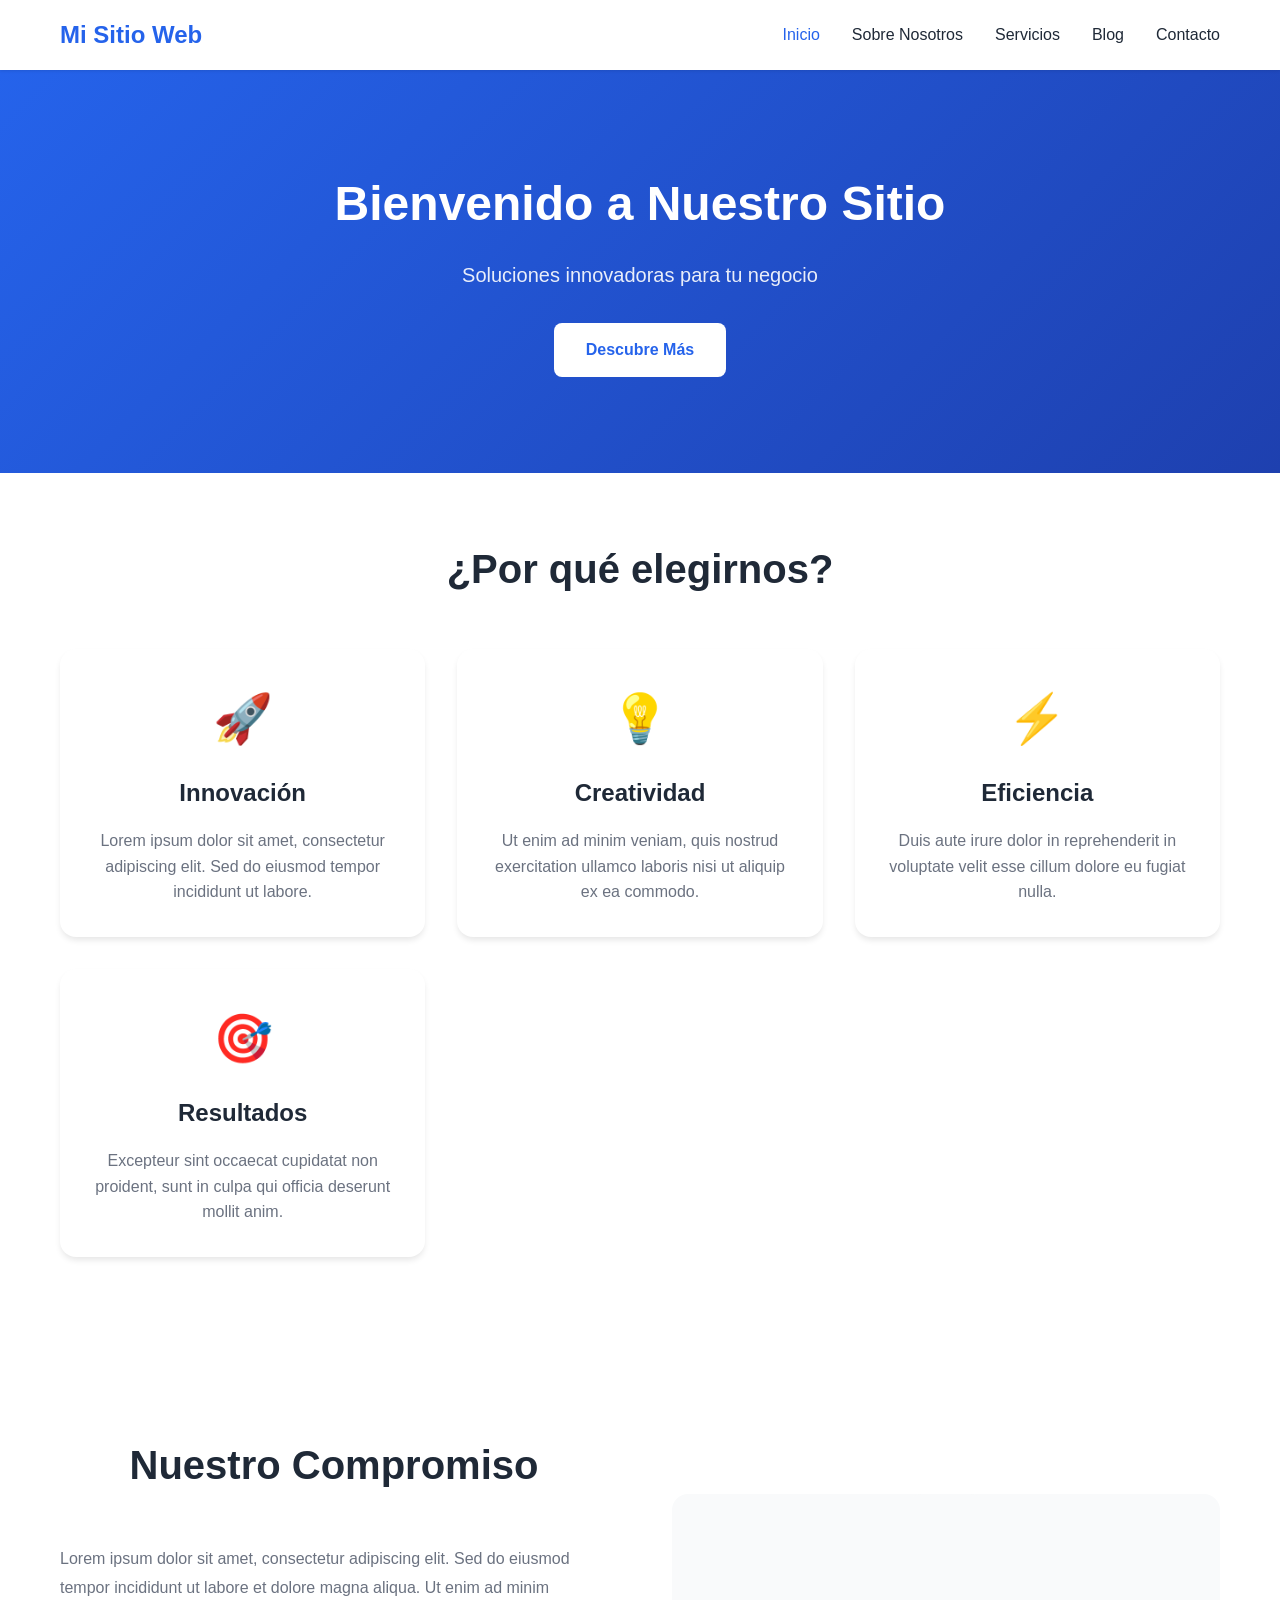
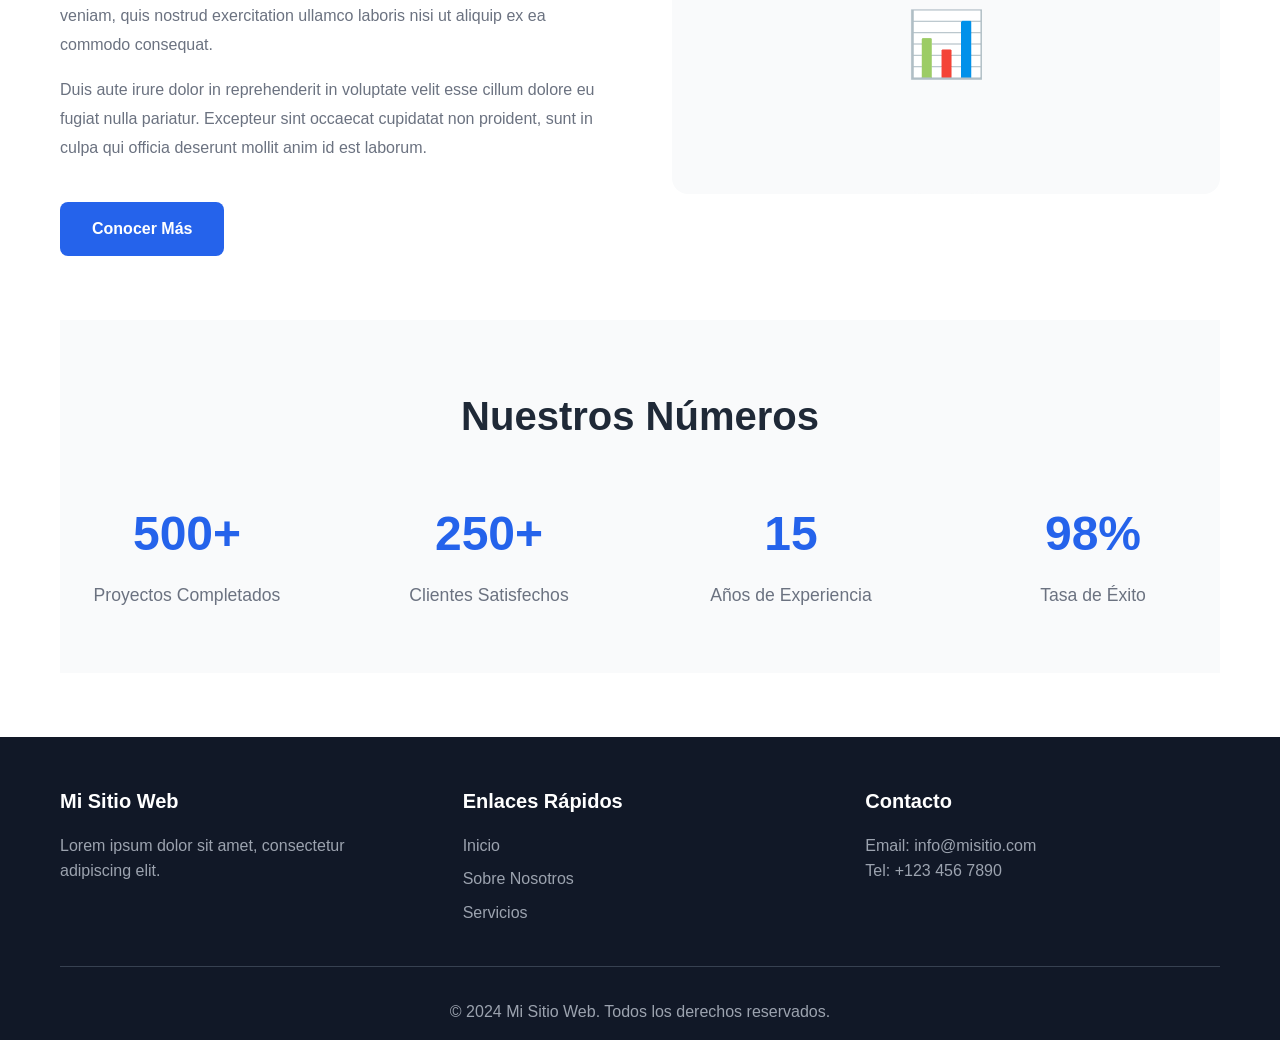
==== index.html @ 6ae91dce "first commit" ====
<!DOCTYPE html>
<html lang="es">
<head>
    <meta charset="UTF-8">
    <meta name="viewport" content="width=device-width, initial-scale=1.0">
    <title>Inicio - Mi Sitio Web</title>
    <link rel="stylesheet" href="styles.css">
</head>
<body>
    <nav class="navbar">
        <div class="container">
            <div class="logo">
                <span>Mi Sitio Web</span>
            </div>
            <ul class="nav-links">
                <li><a href="index.html" class="active">Inicio</a></li>
                <li><a href="sobre-nosotros.html">Sobre Nosotros</a></li>
                <li><a href="servicios.html">Servicios</a></li>
                <li><a href="blog.html">Blog</a></li>
                <li><a href="contacto.html">Contacto</a></li>
            </ul>
        </div>
    </nav>

    <header class="hero">
        <div class="container">
            <h1>Bienvenido a Nuestro Sitio</h1>
            <p class="subtitle">Soluciones innovadoras para tu negocio</p>
            <a href="servicios.html" class="btn-primary">Descubre Más</a>
        </div>
    </header>

    <main class="container">
        <section class="intro-section">
            <h2>¿Por qué elegirnos?</h2>
            <div class="cards-grid">
                <div class="card">
                    <div class="card-icon">🚀</div>
                    <h3>Innovación</h3>
                    <p>Lorem ipsum dolor sit amet, consectetur adipiscing elit. Sed do eiusmod tempor incididunt ut labore.</p>
                </div>
                <div class="card">
                    <div class="card-icon">💡</div>
                    <h3>Creatividad</h3>
                    <p>Ut enim ad minim veniam, quis nostrud exercitation ullamco laboris nisi ut aliquip ex ea commodo.</p>
                </div>
                <div class="card">
                    <div class="card-icon">⚡</div>
                    <h3>Eficiencia</h3>
                    <p>Duis aute irure dolor in reprehenderit in voluptate velit esse cillum dolore eu fugiat nulla.</p>
                </div>
                <div class="card">
                    <div class="card-icon">🎯</div>
                    <h3>Resultados</h3>
                    <p>Excepteur sint occaecat cupidatat non proident, sunt in culpa qui officia deserunt mollit anim.</p>
                </div>
            </div>
        </section>

        <section class="content-section">
            <div class="content-grid">
                <div class="content-text">
                    <h2>Nuestro Compromiso</h2>
                    <p>Lorem ipsum dolor sit amet, consectetur adipiscing elit. Sed do eiusmod tempor incididunt ut labore et dolore magna aliqua. Ut enim ad minim veniam, quis nostrud exercitation ullamco laboris nisi ut aliquip ex ea commodo consequat.</p>
                    <p>Duis aute irure dolor in reprehenderit in voluptate velit esse cillum dolore eu fugiat nulla pariatur. Excepteur sint occaecat cupidatat non proident, sunt in culpa qui officia deserunt mollit anim id est laborum.</p>
                    <a href="sobre-nosotros.html" class="btn-secondary">Conocer Más</a>
                </div>
                <div class="content-image">
                    <div class="placeholder-image">📊</div>
                </div>
            </div>
        </section>

        <section class="stats-section">
            <h2>Nuestros Números</h2>
            <div class="stats-grid">
                <div class="stat-item">
                    <div class="stat-number">500+</div>
                    <div class="stat-label">Proyectos Completados</div>
                </div>
                <div class="stat-item">
                    <div class="stat-number">250+</div>
                    <div class="stat-label">Clientes Satisfechos</div>
                </div>
                <div class="stat-item">
                    <div class="stat-number">15</div>
                    <div class="stat-label">Años de Experiencia</div>
                </div>
                <div class="stat-item">
                    <div class="stat-number">98%</div>
                    <div class="stat-label">Tasa de Éxito</div>
                </div>
            </div>
        </section>
    </main>

    <footer class="footer">
        <div class="container">
            <div class="footer-content">
                <div class="footer-section">
                    <h3>Mi Sitio Web</h3>
                    <p>Lorem ipsum dolor sit amet, consectetur adipiscing elit.</p>
                </div>
                <div class="footer-section">
                    <h3>Enlaces Rápidos</h3>
                    <ul>
                        <li><a href="index.html">Inicio</a></li>
                        <li><a href="sobre-nosotros.html">Sobre Nosotros</a></li>
                        <li><a href="servicios.html">Servicios</a></li>
                    </ul>
                </div>
                <div class="footer-section">
                    <h3>Contacto</h3>
                    <p>Email: info@misitio.com</p>
                    <p>Tel: +123 456 7890</p>
                </div>
            </div>
            <div class="footer-bottom">
                <p>&copy; 2024 Mi Sitio Web. Todos los derechos reservados.</p>
            </div>
        </div>
    </footer>
</body>
</html>
---- styles.css ----
/* Reset y estilos base */
* {
    margin: 0;
    padding: 0;
    box-sizing: border-box;
}

:root {
    --primary-color: #2563eb;
    --secondary-color: #1e40af;
    --accent-color: #f59e0b;
    --text-color: #1f2937;
    --text-light: #6b7280;
    --bg-color: #ffffff;
    --bg-light: #f9fafb;
    --bg-dark: #111827;
    --border-color: #e5e7eb;
    --shadow: 0 1px 3px 0 rgba(0, 0, 0, 0.1);
    --shadow-md: 0 4px 6px -1px rgba(0, 0, 0, 0.1);
    --shadow-lg: 0 10px 15px -3px rgba(0, 0, 0, 0.1);
}

body {
    font-family: -apple-system, BlinkMacSystemFont, 'Segoe UI', Roboto, 'Helvetica Neue', Arial, sans-serif;
    line-height: 1.6;
    color: var(--text-color);
    background-color: var(--bg-color);
}

.container {
    max-width: 1200px;
    margin: 0 auto;
    padding: 0 20px;
}

/* Navegación */
.navbar {
    background-color: var(--bg-color);
    box-shadow: var(--shadow);
    position: sticky;
    top: 0;
    z-index: 100;
}

.navbar .container {
    display: flex;
    justify-content: space-between;
    align-items: center;
    padding: 1rem 20px;
}

.logo {
    font-size: 1.5rem;
    font-weight: bold;
    color: var(--primary-color);
    display: flex;
    align-items: center;
    gap: 0.5rem;
}

.nav-links {
    display: flex;
    list-style: none;
    gap: 2rem;
}

.nav-links a {
    text-decoration: none;
    color: var(--text-color);
    font-weight: 500;
    transition: color 0.3s;
    padding: 0.5rem 0;
}

.nav-links a:hover,
.nav-links a.active {
    color: var(--primary-color);
}

/* Hero Section */
.hero {
    background: linear-gradient(135deg, var(--primary-color) 0%, var(--secondary-color) 100%);
    color: white;
    padding: 6rem 0;
    text-align: center;
}

.hero h1 {
    font-size: 3rem;
    margin-bottom: 1rem;
    font-weight: 700;
}

.hero .subtitle {
    font-size: 1.25rem;
    margin-bottom: 2rem;
    opacity: 0.9;
}

/* Botones */
.btn-primary,
.btn-secondary {
    display: inline-block;
    padding: 0.875rem 2rem;
    border-radius: 0.5rem;
    text-decoration: none;
    font-weight: 600;
    transition: all 0.3s;
    border: none;
    cursor: pointer;
    font-size: 1rem;
}

.btn-primary {
    background-color: white;
    color: var(--primary-color);
}

.btn-primary:hover {
    transform: translateY(-2px);
    box-shadow: var(--shadow-lg);
}

.btn-secondary {
    background-color: var(--primary-color);
    color: white;
}

.btn-secondary:hover {
    background-color: var(--secondary-color);
}

/* Secciones */
.intro-section,
.content-section,
.stats-section,
.values-section,
.team-section,
.timeline-section,
.services-section,
.contact-intro,
.contact-content,
.map-section,
.faq-section {
    padding: 4rem 0;
}

.intro-section h2,
.content-section h2,
.stats-section h2,
.values-section h2,
.team-section h2,
.timeline-section h2,
.map-section h2,
.faq-section h2 {
    text-align: center;
    font-size: 2.5rem;
    margin-bottom: 3rem;
    color: var(--text-color);
}

.lead-text {
    font-size: 1.25rem;
    text-align: center;
    color: var(--text-light);
    max-width: 800px;
    margin: 0 auto;
    line-height: 1.8;
}

/* Cards Grid */
.cards-grid {
    display: grid;
    grid-template-columns: repeat(auto-fit, minmax(280px, 1fr));
    gap: 2rem;
    margin-top: 3rem;
}

.card {
    background: var(--bg-color);
    padding: 2rem;
    border-radius: 1rem;
    box-shadow: var(--shadow-md);
    transition: transform 0.3s, box-shadow 0.3s;
    text-align: center;
}

.card:hover {
    transform: translateY(-5px);
    box-shadow: var(--shadow-lg);
}

.card-icon {
    font-size: 3rem;
    margin-bottom: 1rem;
}

.card h3 {
    font-size: 1.5rem;
    margin-bottom: 1rem;
    color: var(--text-color);
}

.card p {
    color: var(--text-light);
    line-height: 1.6;
}

/* Content Grid */
.content-grid {
    display: grid;
    grid-template-columns: 1fr 1fr;
    gap: 4rem;
    align-items: center;
    margin-top: 3rem;
}

.content-text p {
    color: var(--text-light);
    margin-bottom: 1rem;
    line-height: 1.8;
}

.content-text .btn-secondary {
    margin-top: 1.5rem;
}

.content-image,
.placeholder-image {
    background: var(--bg-light);
    border-radius: 1rem;
    display: flex;
    align-items: center;
    justify-content: center;
    min-height: 300px;
    font-size: 4rem;
}

/* Stats Section */
.stats-section {
    background: var(--bg-light);
}

.stats-grid {
    display: grid;
    grid-template-columns: repeat(auto-fit, minmax(200px, 1fr));
    gap: 3rem;
    text-align: center;
}

.stat-number {
    font-size: 3rem;
    font-weight: bold;
    color: var(--primary-color);
    margin-bottom: 0.5rem;
}

.stat-label {
    color: var(--text-light);
    font-size: 1.1rem;
}

/* Page Header */
.page-header {
    background: linear-gradient(135deg, var(--primary-color) 0%, var(--secondary-color) 100%);
    color: white;
    padding: 4rem 0;
    text-align: center;
}

.page-header h1 {
    font-size: 2.5rem;
    margin-bottom: 0.5rem;
}

.page-header p {
    font-size: 1.2rem;
    opacity: 0.9;
}

/* Team Grid */
.team-grid {
    display: grid;
    grid-template-columns: repeat(auto-fit, minmax(250px, 1fr));
    gap: 2rem;
    margin-top: 3rem;
}

.team-member {
    text-align: center;
    padding: 2rem;
    background: var(--bg-color);
    border-radius: 1rem;
    box-shadow: var(--shadow);
    transition: transform 0.3s;
}

.team-member:hover {
    transform: translateY(-5px);
}

.member-photo {
    font-size: 4rem;
    margin-bottom: 1rem;
}

.team-member h3 {
    font-size: 1.25rem;
    margin-bottom: 0.25rem;
}

.member-role {
    color: var(--primary-color);
    font-weight: 600;
    margin-bottom: 1rem;
}

.team-member p {
    color: var(--text-light);
    font-size: 0.9rem;
}

/* Timeline */
.timeline {
    max-width: 800px;
    margin: 0 auto;
    position: relative;
}

.timeline::before {
    content: '';
    position: absolute;
    left: 50px;
    top: 0;
    bottom: 0;
    width: 2px;
    background: var(--border-color);
}

.timeline-item {
    display: flex;
    gap: 2rem;
    margin-bottom: 3rem;
    position: relative;
}

.timeline-year {
    min-width: 80px;
    font-size: 1.25rem;
    font-weight: bold;
    color: var(--primary-color);
}

.timeline-content {
    flex: 1;
    padding: 1.5rem;
    background: var(--bg-color);
    border-radius: 0.5rem;
    box-shadow: var(--shadow);
}

.timeline-content h3 {
    margin-bottom: 0.5rem;
}

.timeline-content p {
    color: var(--text-light);
}

/* Services */
.service-item {
    display: flex;
    gap: 2rem;
    margin-bottom: 3rem;
    padding: 2rem;
    background: var(--bg-color);
    border-radius: 1rem;
    box-shadow: var(--shadow);
    transition: transform 0.3s;
}

.service-item:hover {
    transform: translateX(10px);
}

.service-icon {
    font-size: 3rem;
    min-width: 80px;
}

.service-content h2 {
    font-size: 1.75rem;
    margin-bottom: 1rem;
    text-align: left;
}

.service-content p {
    color: var(--text-light);
    margin-bottom: 1rem;
    line-height: 1.8;
}

.service-features {
    list-style: none;
    margin-top: 1.5rem;
}

.service-features li {
    padding: 0.5rem 0;
    padding-left: 1.5rem;
    position: relative;
    color: var(--text-light);
}

.service-features li::before {
    content: '✓';
    position: absolute;
    left: 0;
    color: var(--primary-color);
    font-weight: bold;
}

/* CTA Section */
.cta-section {
    background: var(--bg-light);
    padding: 4rem 2rem;
    text-align: center;
    border-radius: 1rem;
    margin: 4rem 0;
}

.cta-section h2 {
    font-size: 2rem;
    margin-bottom: 1rem;
}

.cta-section p {
    color: var(--text-light);
    font-size: 1.1rem;
    margin-bottom: 2rem;
}

/* Blog */
.blog-grid {
    display: grid;
    grid-template-columns: repeat(auto-fill, minmax(350px, 1fr));
    gap: 2rem;
    margin-top: 3rem;
}

.blog-card {
    background: var(--bg-color);
    border-radius: 1rem;
    overflow: hidden;
    box-shadow: var(--shadow-md);
    transition: transform 0.3s, box-shadow 0.3s;
}

.blog-card:hover {
    transform: translateY(-5px);
    box-shadow: var(--shadow-lg);
}

.blog-image {
    background: var(--bg-light);
    height: 200px;
    display: flex;
    align-items: center;
    justify-content: center;
    font-size: 4rem;
}

.blog-card > div:not(.blog-image),
.blog-card h2,
.blog-card p,
.blog-card a {
    padding: 0 1.5rem;
}

.blog-meta {
    display: flex;
    gap: 1rem;
    padding-top: 1.5rem;
    font-size: 0.875rem;
}

.blog-date {
    color: var(--text-light);
}

.blog-category {
    color: var(--primary-color);
    font-weight: 600;
}

.blog-card h2 {
    font-size: 1.25rem;
    margin: 1rem 0;
    line-height: 1.4;
}

.blog-card p {
    color: var(--text-light);
    margin-bottom: 1rem;
    line-height: 1.6;
}

.read-more {
    display: inline-block;
    color: var(--primary-color);
    font-weight: 600;
    text-decoration: none;
    padding-bottom: 1.5rem;
    transition: color 0.3s;
}

.read-more:hover {
    color: var(--secondary-color);
}

/* Pagination */
.pagination {
    display: flex;
    justify-content: center;
    gap: 0.5rem;
    margin: 3rem 0;
}

.page-link {
    padding: 0.5rem 1rem;
    border-radius: 0.5rem;
    text-decoration: none;
    color: var(--text-color);
    background: var(--bg-color);
    border: 1px solid var(--border-color);
    transition: all 0.3s;
}

.page-link:hover,
.page-link.active {
    background: var(--primary-color);
    color: white;
    border-color: var(--primary-color);
}

/* Contact */
.contact-grid {
    display: grid;
    grid-template-columns: 1.5fr 1fr;
    gap: 4rem;
    margin-top: 3rem;
}

.contact-form-container h2,
.contact-info h2 {
    font-size: 1.75rem;
    margin-bottom: 2rem;
    text-align: left;
}

.contact-form {
    display: flex;
    flex-direction: column;
    gap: 1.5rem;
}

.form-group {
    display: flex;
    flex-direction: column;
}

.form-group label {
    margin-bottom: 0.5rem;
    font-weight: 600;
    color: var(--text-color);
}

.form-group input,
.form-group select,
.form-group textarea {
    padding: 0.75rem;
    border: 1px solid var(--border-color);
    border-radius: 0.5rem;
    font-size: 1rem;
    font-family: inherit;
    transition: border-color 0.3s;
}

.form-group input:focus,
.form-group select:focus,
.form-group textarea:focus {
    outline: none;
    border-color: var(--primary-color);
}

.contact-info {
    background: var(--bg-light);
    padding: 2rem;
    border-radius: 1rem;
}

.contact-item {
    display: flex;
    gap: 1rem;
    margin-bottom: 2rem;
}

.contact-icon {
    font-size: 2rem;
    min-width: 50px;
}

.contact-item h3 {
    font-size: 1.1rem;
    margin-bottom: 0.25rem;
}

.contact-item p {
    color: var(--text-light);
    line-height: 1.6;
}

.social-links {
    margin-top: 2rem;
}

.social-links h3 {
    margin-bottom: 1rem;
}

.social-icons {
    display: flex;
    gap: 1rem;
}

.social-icon {
    font-size: 2rem;
    text-decoration: none;
    transition: transform 0.3s;
}

.social-icon:hover {
    transform: scale(1.2);
}

.map-placeholder {
    background: var(--bg-light);
    border-radius: 1rem;
    min-height: 400px;
    display: flex;
    flex-direction: column;
    align-items: center;
    justify-content: center;
    font-size: 4rem;
    color: var(--text-light);
}

.map-placeholder p:last-child {
    font-size: 1.25rem;
    margin-top: 1rem;
}

.faq-grid {
    display: grid;
    grid-template-columns: repeat(auto-fit, minmax(300px, 1fr));
    gap: 2rem;
    margin-top: 3rem;
}

.faq-item {
    background: var(--bg-color);
    padding: 2rem;
    border-radius: 0.5rem;
    box-shadow: var(--shadow);
}

.faq-item h3 {
    font-size: 1.1rem;
    margin-bottom: 1rem;
    color: var(--text-color);
}

.faq-item p {
    color: var(--text-light);
    line-height: 1.6;
}

/* Footer */
.footer {
    background: var(--bg-dark);
    color: white;
    padding: 3rem 0 1rem;
    margin-top: 4rem;
}

.footer-content {
    display: grid;
    grid-template-columns: repeat(auto-fit, minmax(250px, 1fr));
    gap: 3rem;
    margin-bottom: 2rem;
}

.footer-section h3 {
    margin-bottom: 1rem;
    font-size: 1.25rem;
}

.footer-section p {
    color: #9ca3af;
    line-height: 1.6;
}

.footer-section ul {
    list-style: none;
}

.footer-section ul li {
    margin-bottom: 0.5rem;
}

.footer-section a {
    color: #9ca3af;
    text-decoration: none;
    transition: color 0.3s;
}

.footer-section a:hover {
    color: white;
}

.footer-bottom {
    text-align: center;
    padding-top: 2rem;
    border-top: 1px solid #374151;
    color: #9ca3af;
}

/* Responsive */
@media (max-width: 768px) {
    .nav-links {
        flex-direction: column;
        gap: 1rem;
    }
    
    .hero h1 {
        font-size: 2rem;
    }
    
    .hero .subtitle {
        font-size: 1rem;
    }
    
    .content-grid,
    .contact-grid {
        grid-template-columns: 1fr;
        gap: 2rem;
    }
    
    .cards-grid,
    .stats-grid,
    .team-grid {
        grid-template-columns: 1fr;
    }
    
    .service-item {
        flex-direction: column;
    }
    
    .timeline::before {
        left: 20px;
    }
    
    .timeline-year {
        min-width: 60px;
    }
    
    .blog-grid {
        grid-template-columns: 1fr;
    }
}
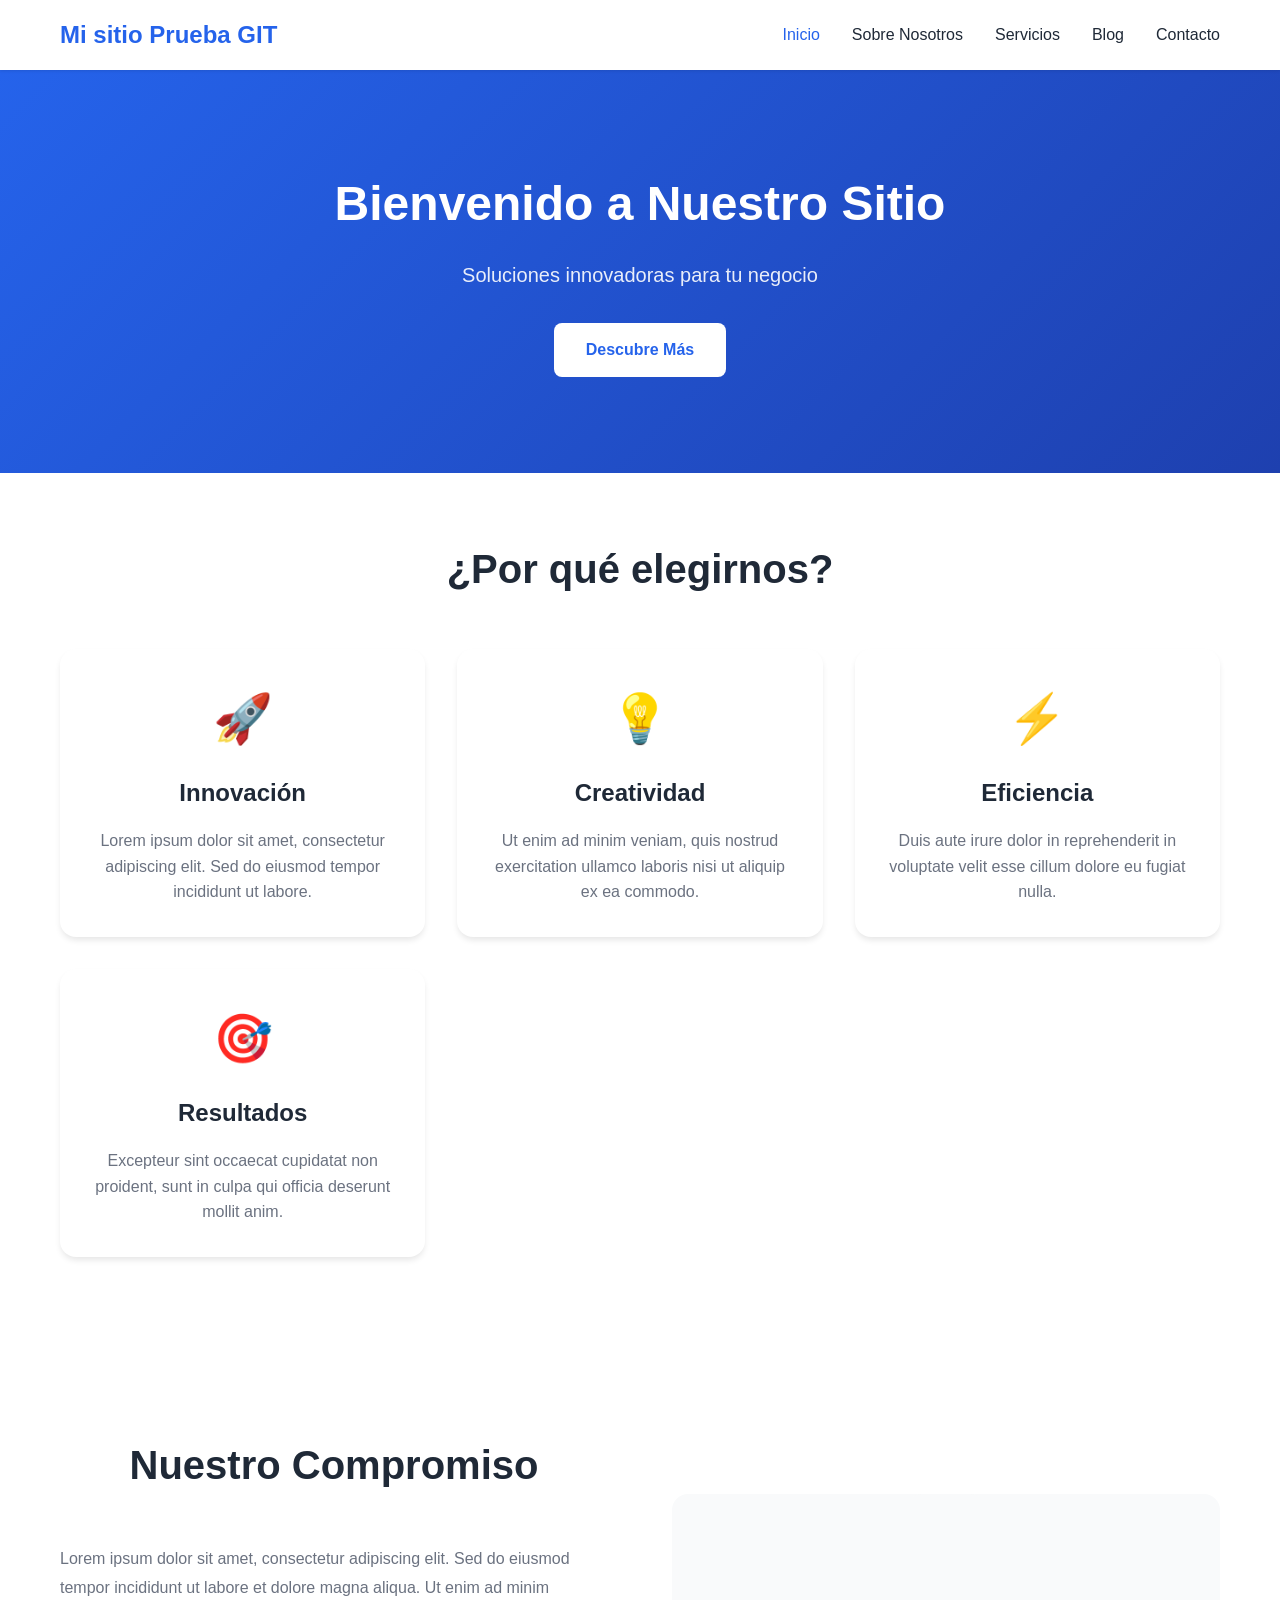
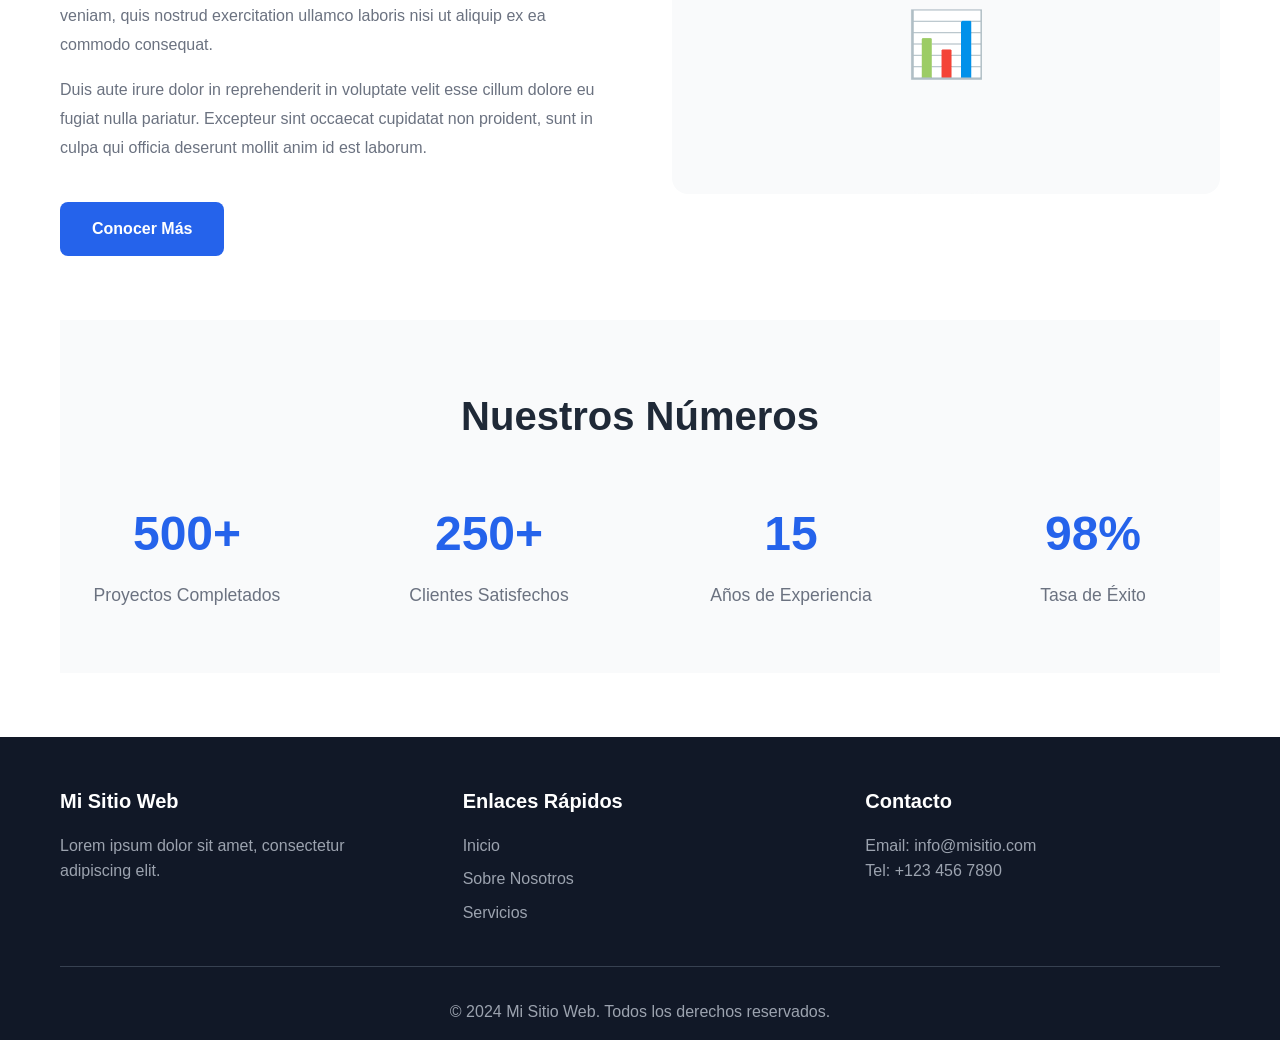
==== commit 49ee6a67: "feat: cambio texto nav bar" ====
--- a/index.html
+++ b/index.html
@@ -10,7 +10,7 @@
     <nav class="navbar">
         <div class="container">
             <div class="logo">
-                <span>Mi Sitio Web</span>
+                <span>Mi sitio Prueba GIT</span>
             </div>
             <ul class="nav-links">
                 <li><a href="index.html" class="active">Inicio</a></li>
@@ -121,4 +121,4 @@
         </div>
     </footer>
 </body>
-</html>+</html>
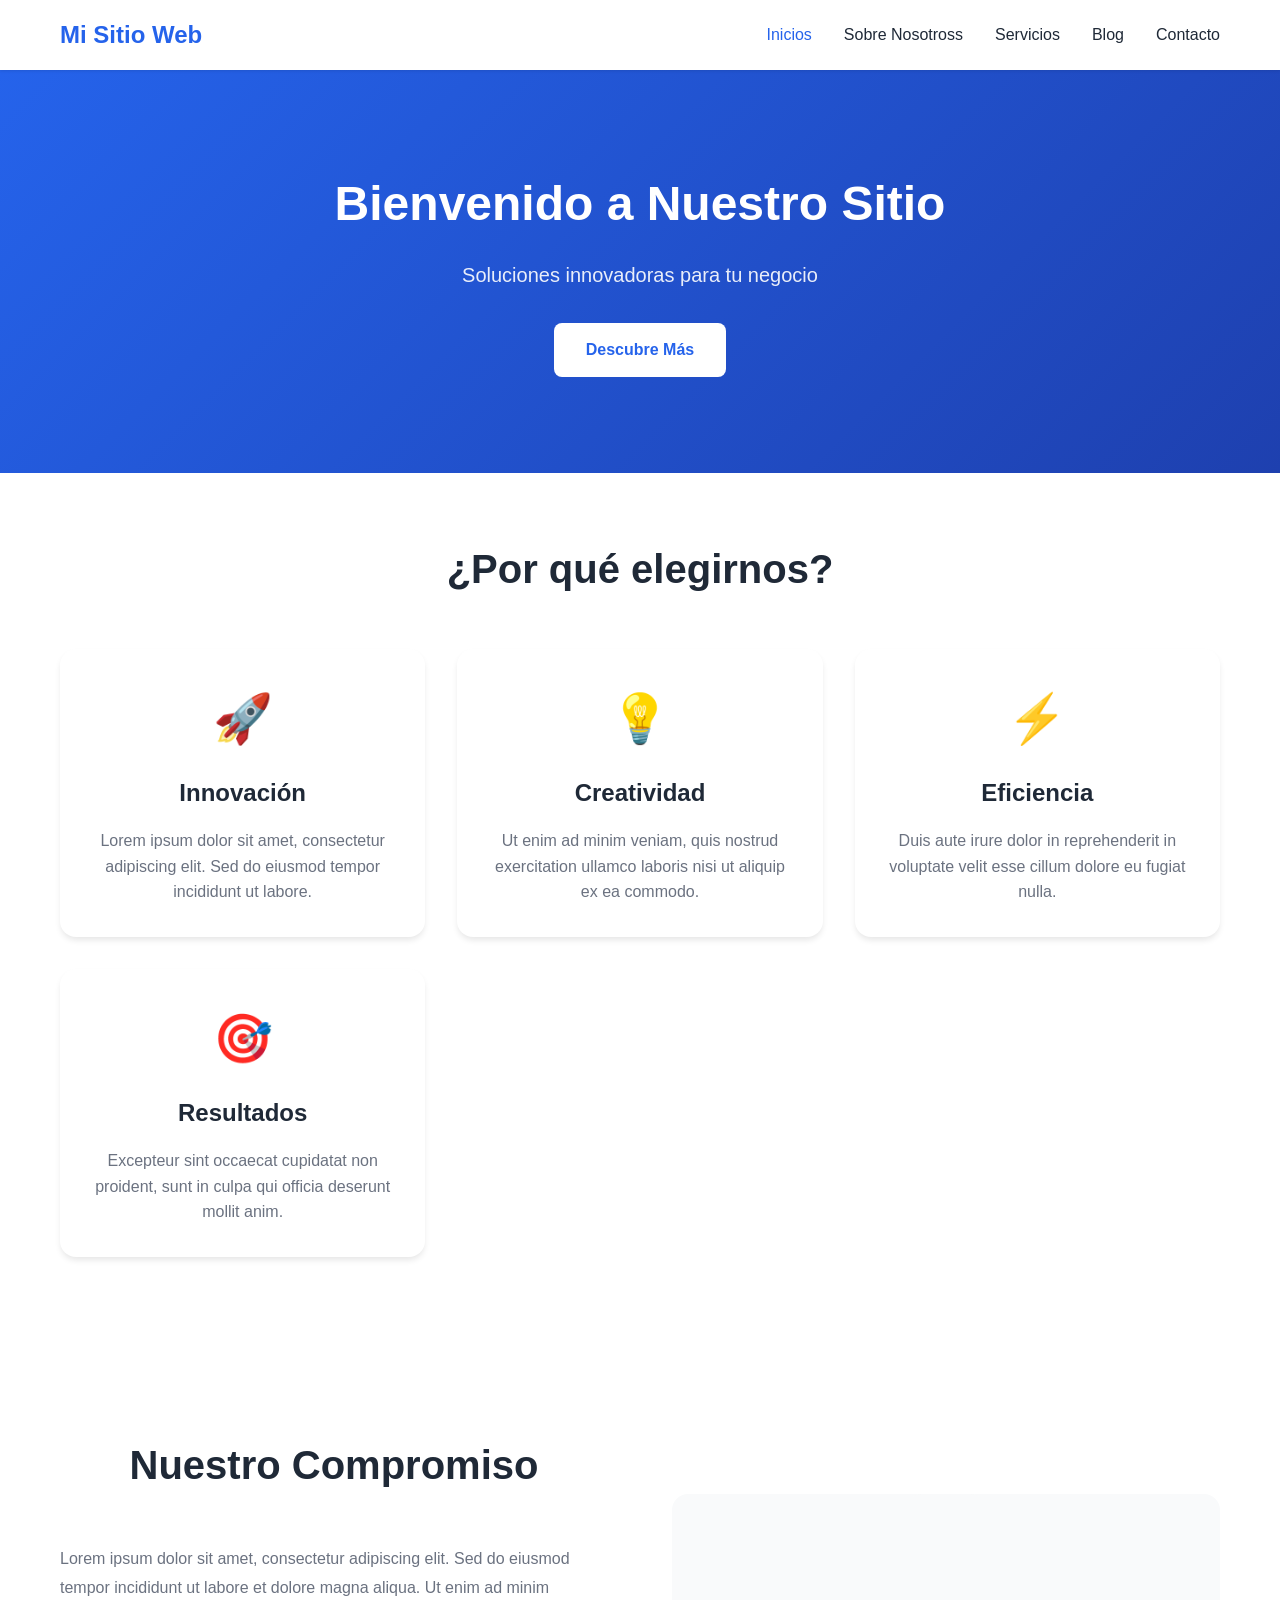
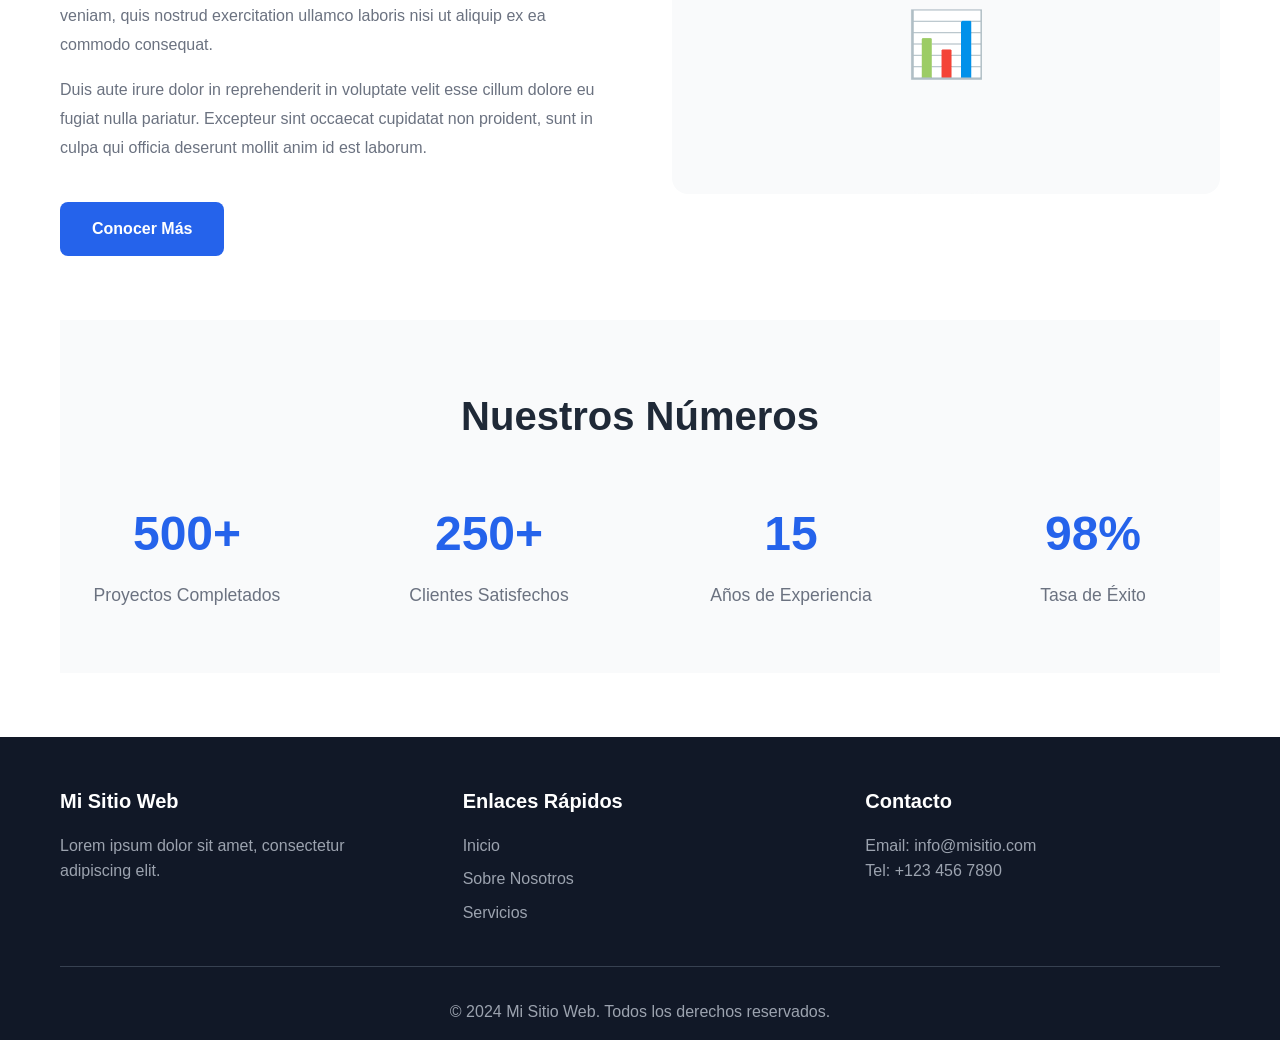
==== commit 7b61280d: "fix: se arreglo navegacion" ====
--- a/index.html
+++ b/index.html
@@ -10,11 +10,11 @@
     <nav class="navbar">
         <div class="container">
             <div class="logo">
-                <span>Mi sitio Prueba GIT</span>
+                <span>Mi Sitio Web</span>
             </div>
             <ul class="nav-links">
-                <li><a href="index.html" class="active">Inicio</a></li>
-                <li><a href="sobre-nosotros.html">Sobre Nosotros</a></li>
+                <li><a href="index.html" class="active">Inicios</a></li>
+                <li><a href="sobre-nosotros.html">Sobre Nosotross</a></li>
                 <li><a href="servicios.html">Servicios</a></li>
                 <li><a href="blog.html">Blog</a></li>
                 <li><a href="contacto.html">Contacto</a></li>
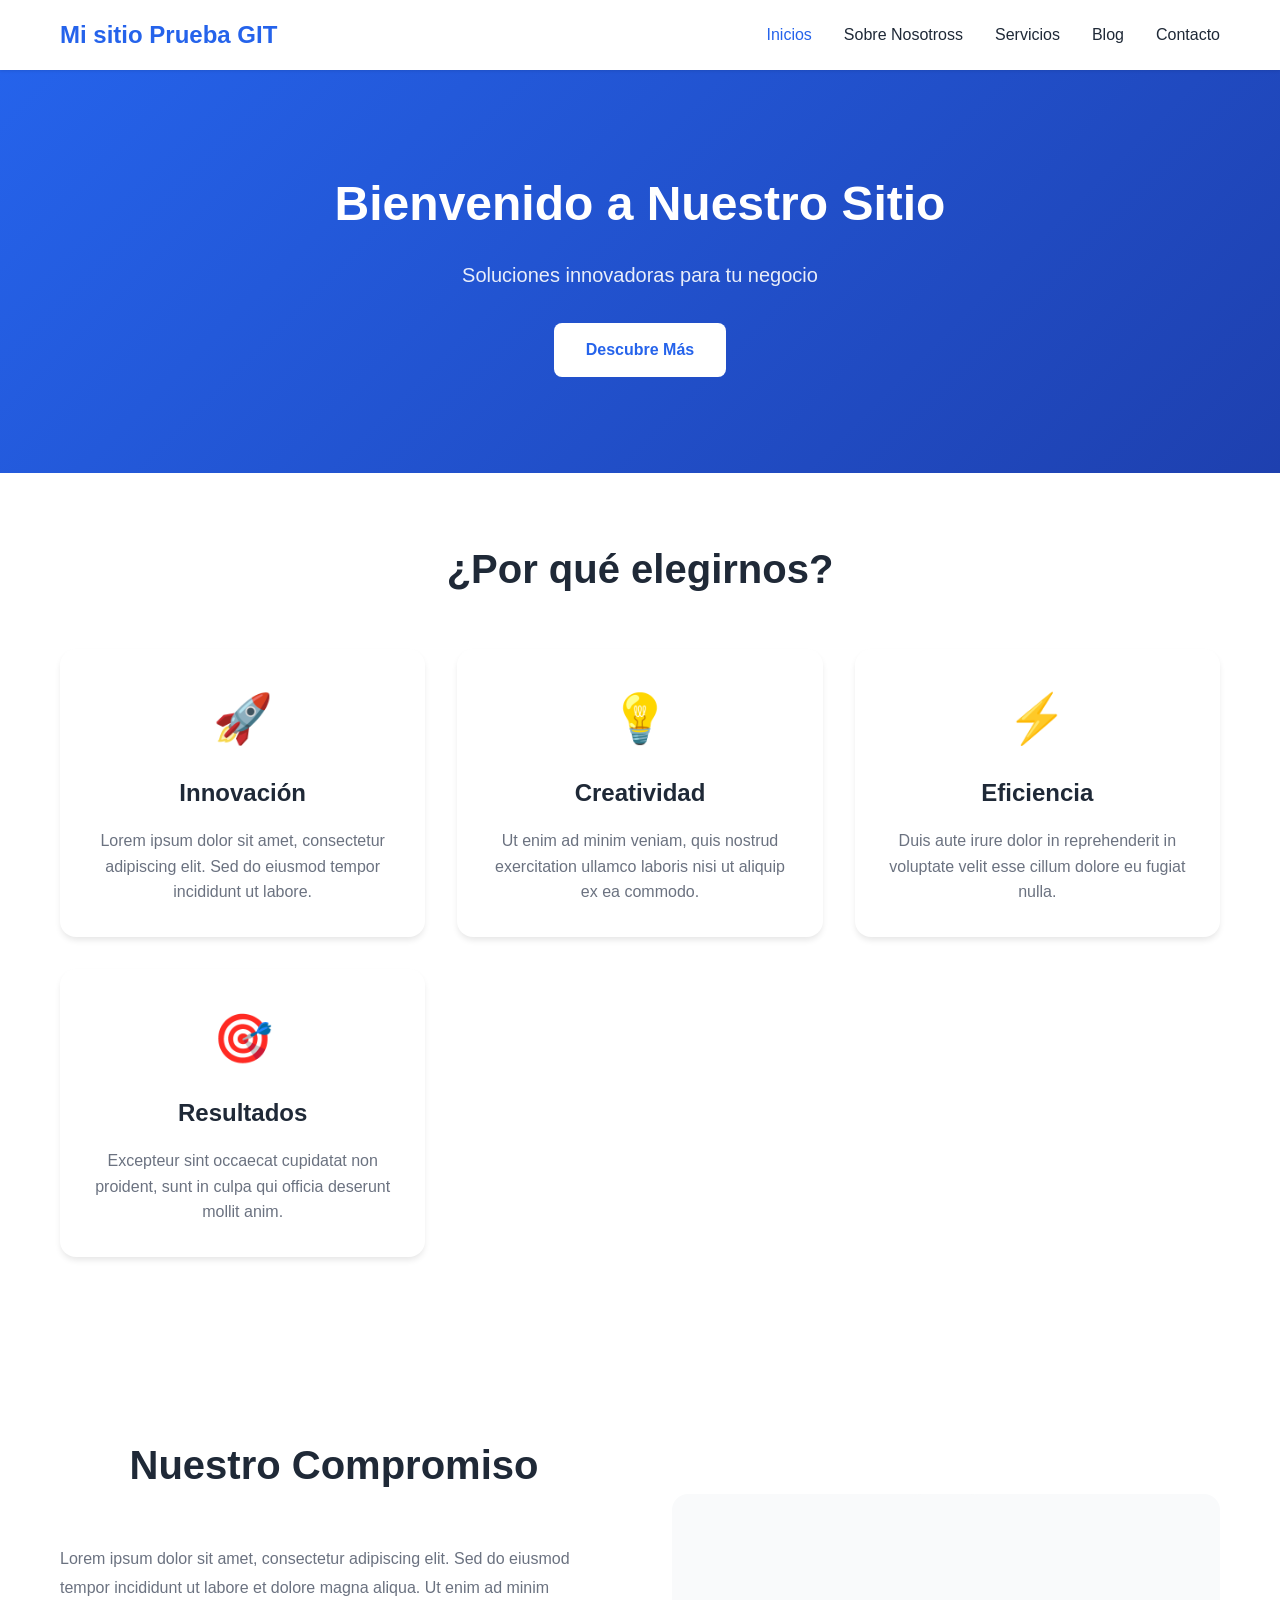
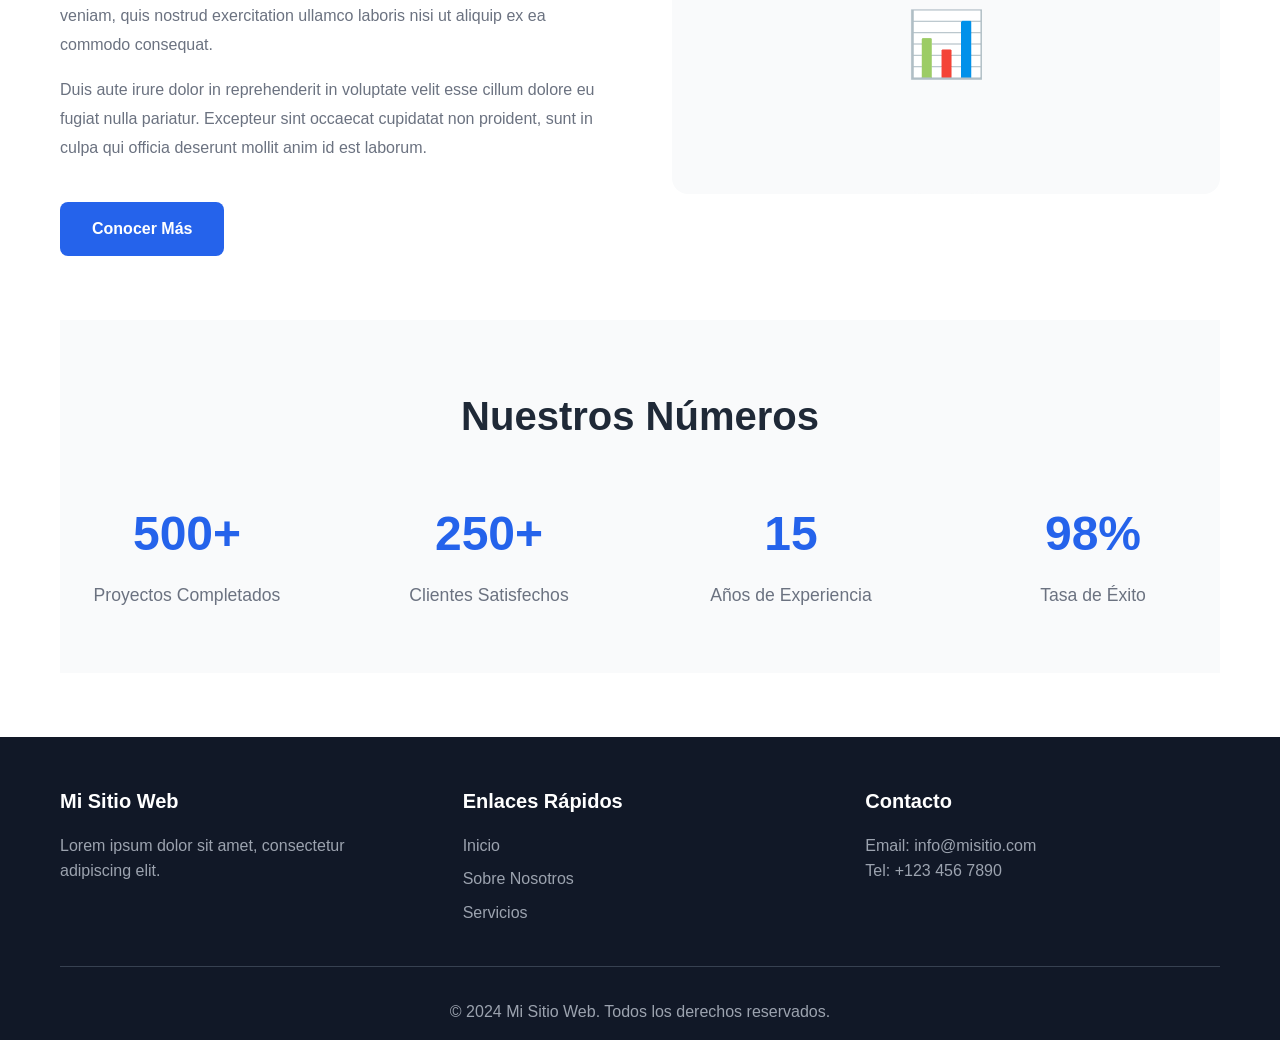
==== commit 1d9fbb4c: "Merge pull request #3 from brandon369/hotfix/arregarclick fix: se arreglo navegacion" ====
--- a/index.html
+++ b/index.html
@@ -10,7 +10,7 @@
     <nav class="navbar">
         <div class="container">
             <div class="logo">
-                <span>Mi Sitio Web</span>
+                <span>Mi sitio Prueba GIT</span>
             </div>
             <ul class="nav-links">
                 <li><a href="index.html" class="active">Inicios</a></li>
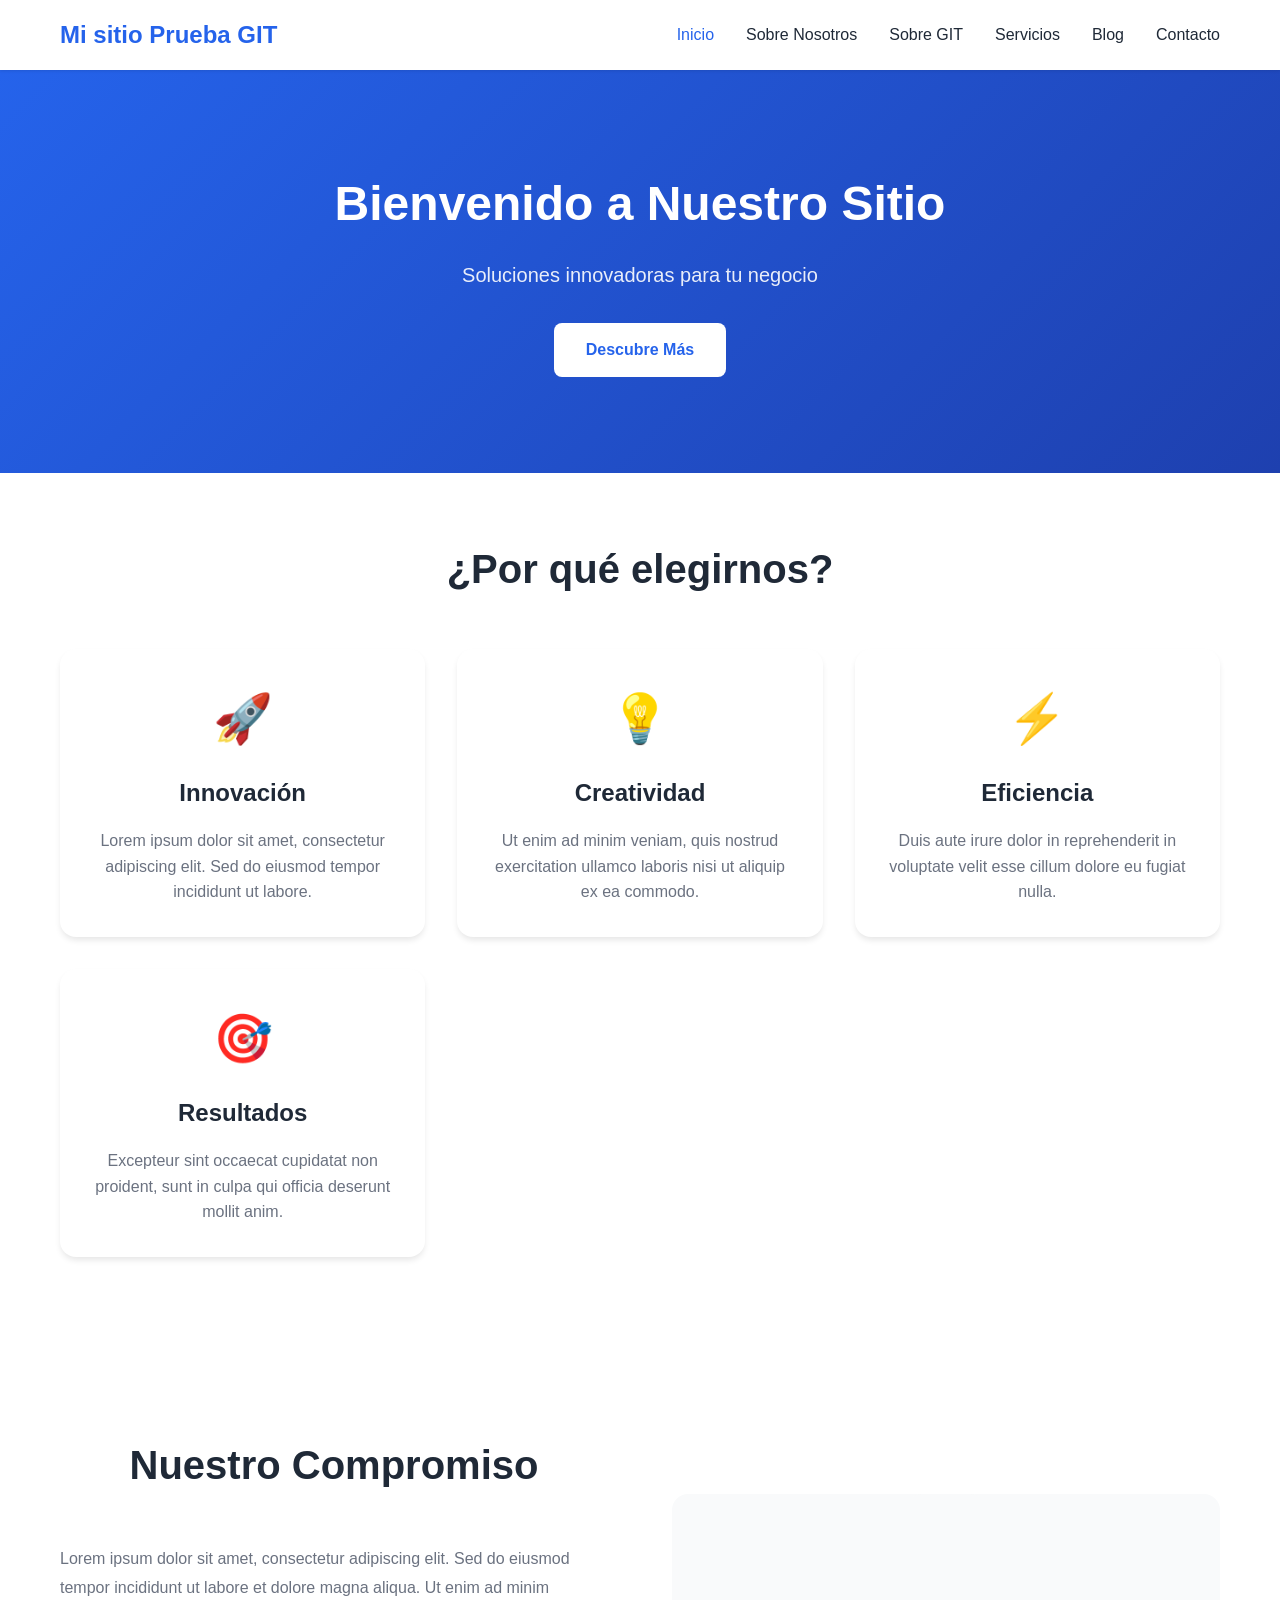
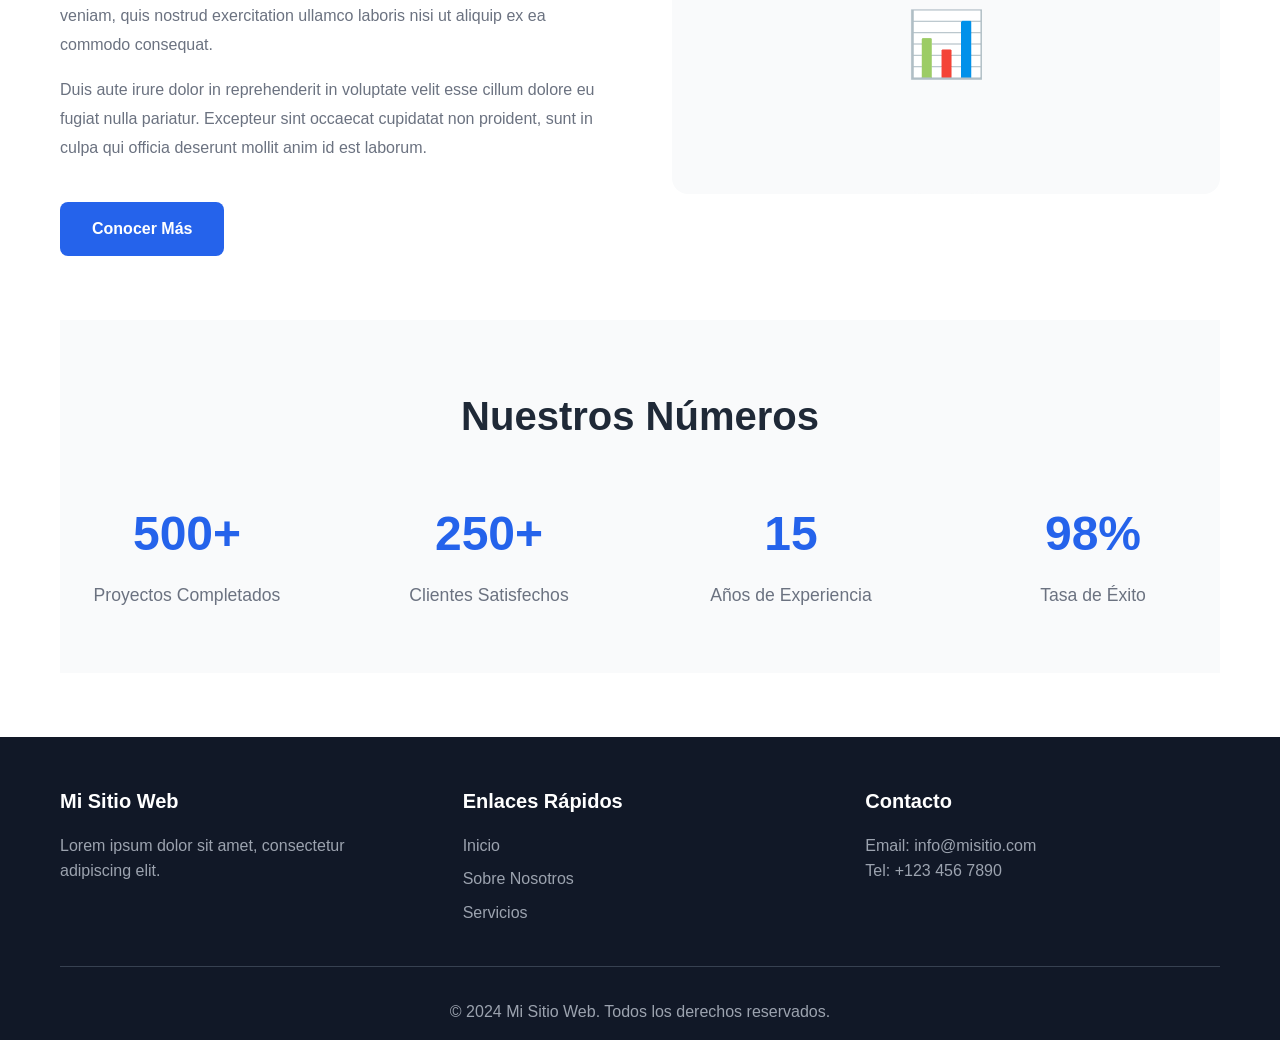
==== commit 97d6262b: "feat: add item" ====
--- a/index.html
+++ b/index.html
@@ -13,8 +13,9 @@
                 <span>Mi sitio Prueba GIT</span>
             </div>
             <ul class="nav-links">
-                <li><a href="index.html" class="active">Inicios</a></li>
-                <li><a href="sobre-nosotros.html">Sobre Nosotross</a></li>
+                <li><a href="index.html" class="active">Inicio</a></li>
+                <li><a href="sobre-nosotros.html">Sobre Nosotros</a></li>
+                <li><a href="sobre-nosotros.html">Sobre GIT</a></li>
                 <li><a href="servicios.html">Servicios</a></li>
                 <li><a href="blog.html">Blog</a></li>
                 <li><a href="contacto.html">Contacto</a></li>
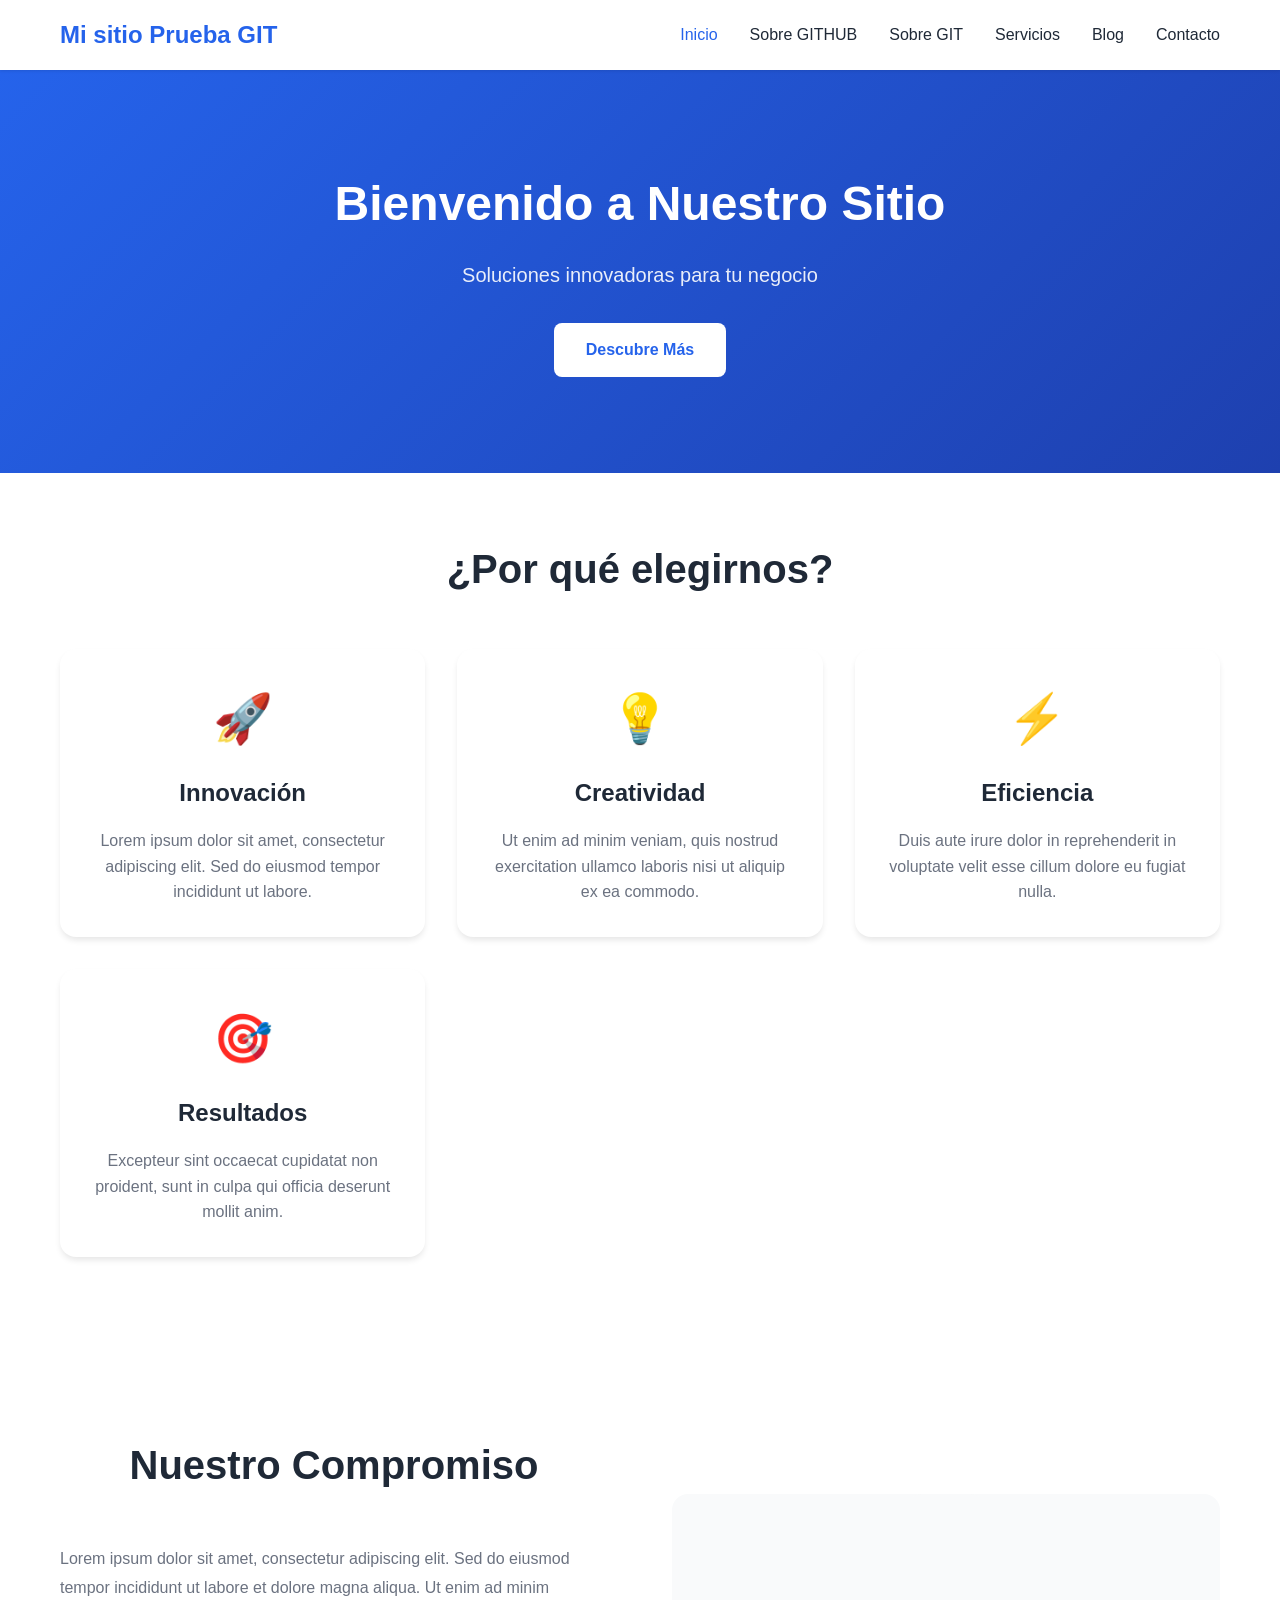
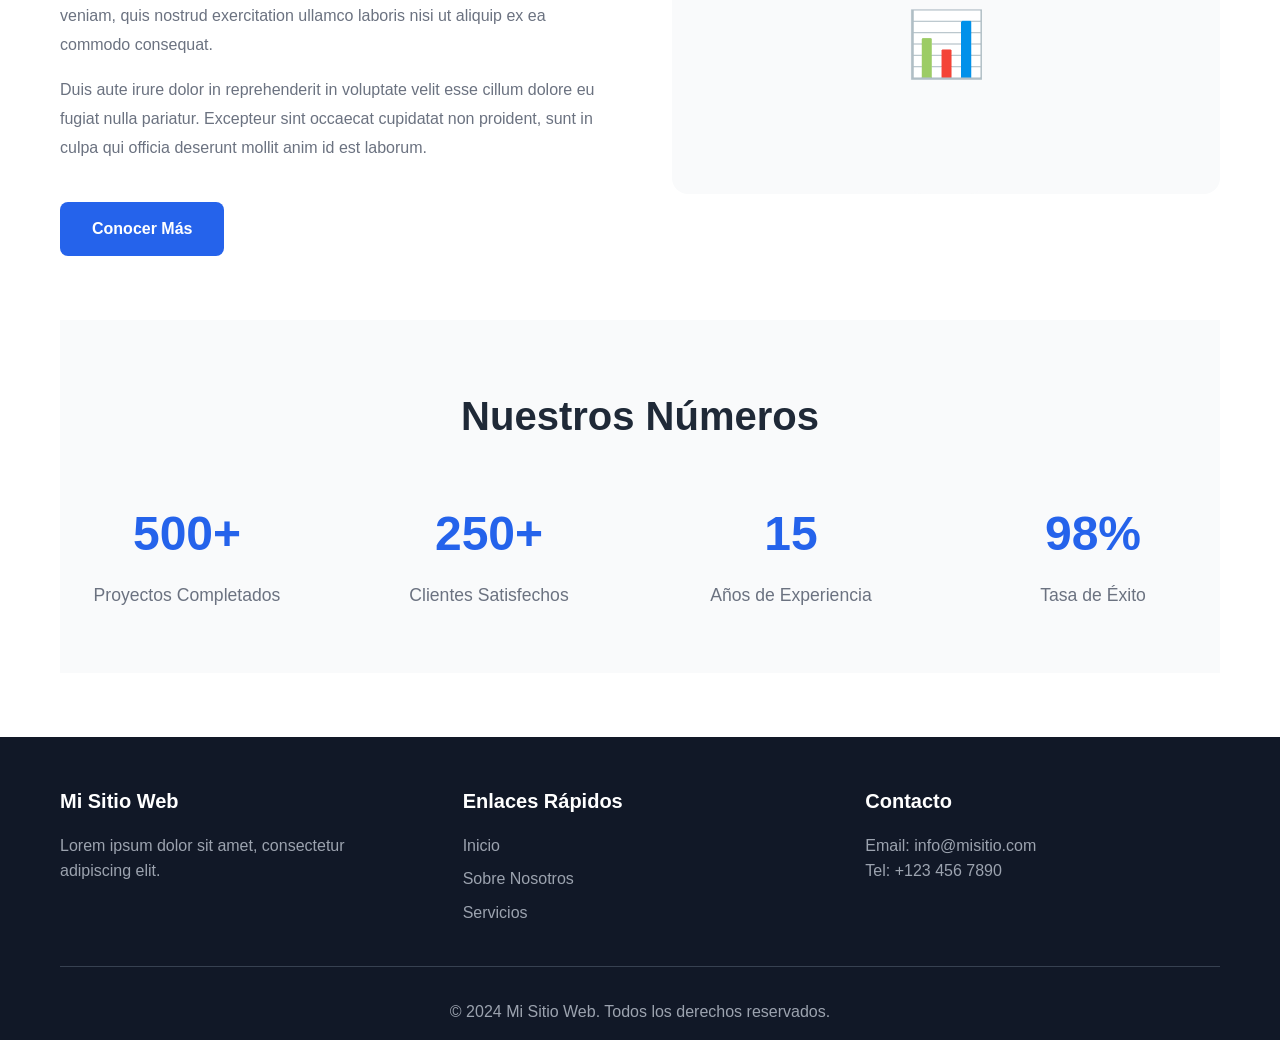
==== commit 6d5cb7a5: "feat: change name" ====
--- a/index.html
+++ b/index.html
@@ -14,7 +14,7 @@
             </div>
             <ul class="nav-links">
                 <li><a href="index.html" class="active">Inicio</a></li>
-                <li><a href="sobre-nosotros.html">Sobre Nosotros</a></li>
+                <li><a href="sobre-nosotros.html">Sobre GITHUB</a></li>
                 <li><a href="sobre-nosotros.html">Sobre GIT</a></li>
                 <li><a href="servicios.html">Servicios</a></li>
                 <li><a href="blog.html">Blog</a></li>
